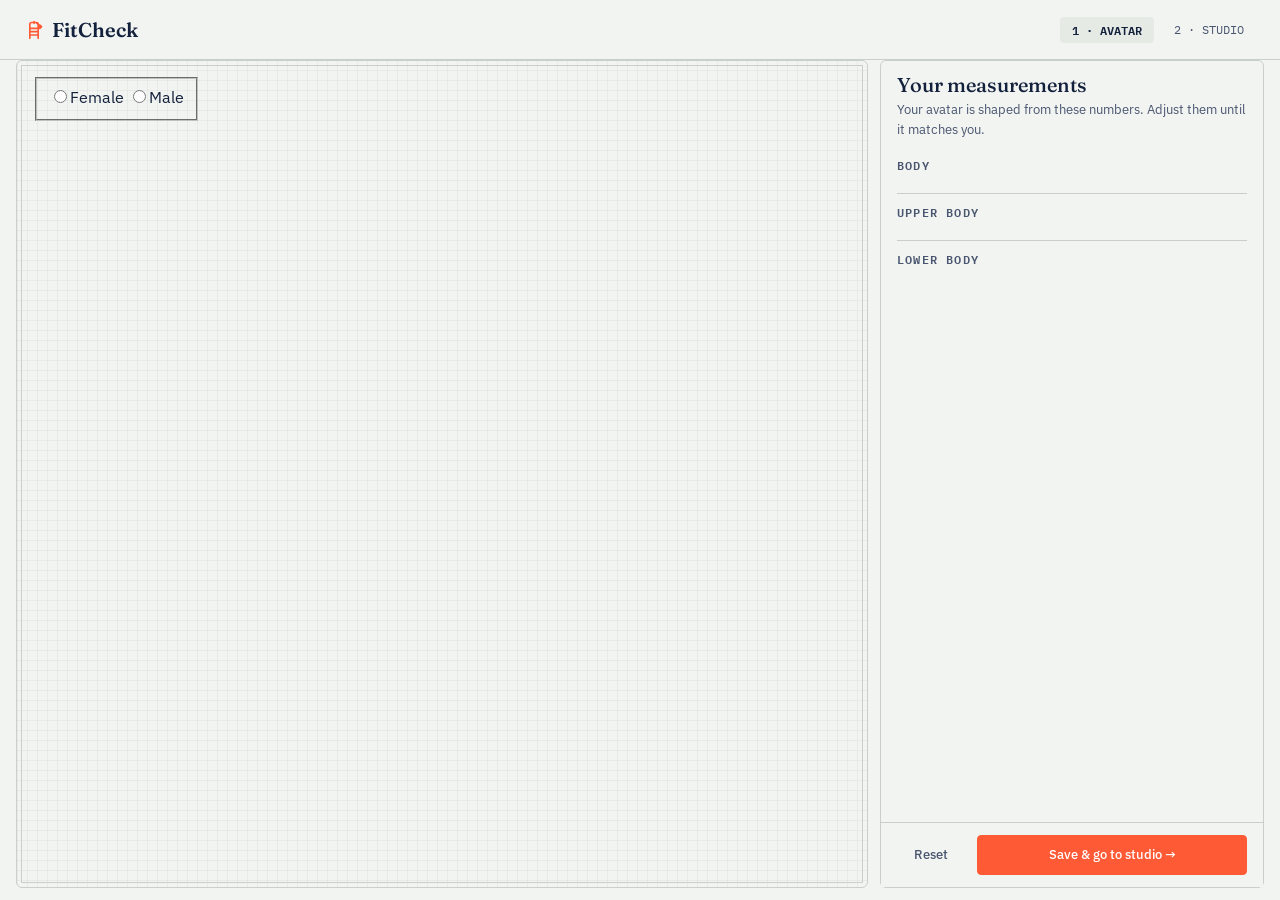
==== index.html @ 6c66aebe ".." ====
<!DOCTYPE html>
<html lang="en">
<head>
  <meta charset="UTF-8">
  <meta name="viewport" content="width=device-width, initial-scale=1.0, viewport-fit=cover">
  <title>FitCheck — Create your avatar</title>

  <!-- Google Fonts -->
  <link rel="preconnect" href="https://fonts.googleapis.com">
  <link rel="preconnect" href="https://fonts.gstatic.com" crossorigin>
  <link href="https://fonts.googleapis.com/css2?family=Fraunces:opsz,wght@9..144,500;600&family=IBM+Plex+Mono:wght@400;500;600&family=IBM+Plex+Sans:wght@400;500;600&display=swap" rel="stylesheet">

  <link rel="stylesheet" href="css/base.css">
  <link rel="stylesheet" href="css/pages.css">

  <!-- Import map: tells the browser where "three" (the 3D library, saved locally in lib/) lives -->
  <script type="importmap">
    { "imports": { "three": "./lib/three/three.module.js", "three/addons/": "./lib/three/addons/" } }
  </script>
</head>
<body>
  <div class="app-layout">
    <header class="topbar">
      <a class="logo" href="index.html">
        <svg viewBox="0 0 24 24" fill="none" stroke="currentColor" stroke-width="2" stroke-linecap="round" stroke-linejoin="round" aria-hidden="true">
          <path d="m21 8-2 2-1.5-1.5 2-2z"/><path d="M15.3 3.9a9 9 0 0 1 4.8 4.8"/><path d="M7 18h10"/><path d="M7 14h10"/><path d="M7 10h10"/><path d="M7 22V5a2 2 0 0 1 2-2h6a2 2 0 0 1 2 2v17"/><path d="M12 2v2"/>
        </svg>
        FitCheck
      </a>
      <nav class="steps" aria-label="Steps">
        <span class="is-active">1 · Avatar</span>
        <a href="studio.html">2 · Studio</a>
      </nav>
    </header>

    <!-- Studio stage with the live mannequin -->
    <section class="stage" aria-label="Mannequin preview">
      <div class="stage-toolbar">
        <!-- Gender choice: two radio buttons styled as a pill switch -->
        <fieldset class="segmented" id="gender-choice">
          <legend class="visually-hidden">Mannequin</legend>
          <label><input type="radio" name="gender" value="female" form="avatar-form">Female</label>
          <label><input type="radio" name="gender" value="male" form="avatar-form">Male</label>
        </fieldset>
      </div>
      <div class="stage-figure" id="preview-area" aria-live="polite"></div>
      <div class="stage-loading" id="stage-loading" hidden><span class="spinner"></span>Loading 3D avatar…</div>
      <p class="stage-caption" id="scale-caption"></p>
    </section>

    <!-- Measurements: bottom sheet on mobile, side panel on desktop -->
    <aside class="sheet">
      <div class="sheet-handle" aria-hidden="true"></div>
      <div class="sheet-header">
        <h1>Your measurements</h1>
        <p class="muted">Your avatar is shaped from these numbers. Adjust them until it matches you.</p>
      </div>

      <!-- novalidate = turn off the browser's own popups; our JS shows the errors -->
      <form id="avatar-form" class="sheet-form" novalidate>
        <div class="sheet-body">
          <!-- Fields are created by js/pages/avatar.js from MEASUREMENT_FIELDS -->
          <section class="field-group"><h2>Body</h2><div id="fields-body"></div></section>
          <section class="field-group"><h2>Upper body</h2><div id="fields-upper"></div></section>
          <section class="field-group"><h2>Lower body</h2><div id="fields-lower"></div></section>
        </div>

        <p class="form-error" id="form-error" role="alert" hidden></p>

        <div class="sticky-footer">
          <button type="button" class="btn btn-ghost" id="reset-btn">Reset</button>
          <button type="submit" class="btn btn-primary">Save &amp; go to studio →</button>
        </div>
      </form>
    </aside>
  </div>

  <!-- type="module" = ES module: allows import/export (like Python modules).
       Modules only work over http://, that's why we use Live Server. -->
  <script type="module" src="js/pages/avatar.js"></script>
</body>
</html>
---- css/base.css ----
/* =========================================================
   base.css — design tokens + reset + shared components.
   ========================================================= */

:root {
  /* Palette: Tailor's Atelier */
  --paper:       #F2F4F1; /* cool off-white */
  --paper-2:     #E6EAE5;
  --ink:         #14213D; /* deep navy-black */
  --ink-soft:    #4A5670;
  --line:        #C9D0CB; /* hairlines */
  --color-border: var(--line); /* for tests and backward compatibility */
  --chalk:       #FF5A36; /* tailor's-chalk coral (ONE accent) */

  /* Fit status colors (semantic) */
  --fit-too-tight: #D1344B;
  --fit-tight:     #E08A1E;
  --fit-good:      #2E8B57;
  --fit-loose:     #2F6FDE;
  --fit-too-loose: #6B4FC9;
  --color-error:   var(--fit-too-tight);

  /* Typography */
  --font-display: "Fraunces", "Instrument Serif", serif;
  --font-body:    "IBM Plex Sans", system-ui, sans-serif;
  --font-mono:    "IBM Plex Mono", monospace;

  --text-xs:  0.75rem;
  --text-sm:  0.8125rem;
  --text-md:  1rem;
  --text-lg:  1.25rem;
  --text-xl:  1.75rem;
  --text-2xl: 2.25rem;

  /* Borders & Radius */
  --radius-sm: 4px;
  --radius-md: 6px;
  --radius-pill: 999px;

  --duration: 180ms;
  --ease: cubic-bezier(0.4, 0, 0.2, 1);

  /* Spacing */
  --space-1: 4px;
  --space-2: 8px;
  --space-3: 12px;
  --space-4: 16px;
  --space-5: 24px;
  --space-6: 32px;

  /* Layout */
  --topbar-h: 60px;
  --panel-w:  400px;
}

/* Dark mode values */
@media (prefers-color-scheme: dark) {
  :root {
    --paper:       #0F172A;
    --paper-2:     #1E293B;
    --ink:         #F8FAFC;
    --ink-soft:    #94A3B8;
    --line:        #334155;
  }
}

/* Minimal reset */
*, *::before, *::after { box-sizing: border-box; }
html, body { margin: 0; padding: 0; height: 100%; }

body {
  font-family: var(--font-body);
  font-size: var(--text-md);
  line-height: 1.5;
  color: var(--ink);
  background: var(--paper);
  -webkit-font-smoothing: antialiased;
}

h1, h2, h3, .verdict {
  font-family: var(--font-display);
  font-weight: 500;
  line-height: 1.15;
  margin: 0;
}

p { margin: 0; }
img, svg { display: block; max-width: 100%; }
button, input, select { font: inherit; color: inherit; }
a { color: inherit; text-decoration: none; }

/* Focus rings in chalk color */
:focus-visible {
  outline: 2px solid var(--chalk);
  outline-offset: 2px;
}

/* Shared Components */
.topbar {
  height: var(--topbar-h);
  display: flex;
  align-items: center;
  justify-content: space-between;
  padding: 0 var(--space-4);
  border-bottom: 1px solid var(--line);
  background: var(--paper);
  position: sticky;
  top: 0;
  z-index: 100;
}

.logo {
  display: flex;
  align-items: center;
  gap: var(--space-2);
  font-family: var(--font-display);
  font-size: var(--text-lg);
  font-weight: 600;
  color: var(--ink);
}

.logo svg {
  width: 20px;
  height: 20px;
  color: var(--chalk);
}

.steps {
  display: flex;
  gap: var(--space-2);
  font-family: var(--font-mono);
  font-size: var(--text-xs);
  text-transform: uppercase;
  color: var(--ink-soft);
}

.steps span, .steps a {
  padding: var(--space-1) var(--space-3);
  border-radius: var(--radius-sm);
}

.steps .is-active {
  background: var(--paper-2);
  color: var(--ink);
  font-weight: 600;
}

.btn {
  display: inline-flex;
  align-items: center;
  justify-content: center;
  gap: var(--space-2);
  height: 40px;
  padding: 0 var(--space-4);
  border-radius: var(--radius-sm);
  border: 1px solid var(--line);
  background: var(--paper);
  font-weight: 500;
  font-size: var(--text-sm);
  cursor: pointer;
  transition: all var(--duration) var(--ease);
}

.btn:hover { border-color: var(--ink-soft); background: var(--paper-2); }
.btn:active { transform: translateY(1px); }

.btn-primary {
  background: var(--chalk);
  border-color: var(--chalk);
  color: #ffffff;
}
.btn-primary:hover {
  background: #E84A28;
  border-color: #E84A28;
}

.btn-ghost {
  border-color: transparent;
  background: transparent;
  color: var(--ink-soft);
}
.btn-ghost:hover {
  color: var(--ink);
  background: var(--paper-2);
}

.mono-label {
  font-family: var(--font-mono);
  font-size: var(--text-xs);
  text-transform: uppercase;
  letter-spacing: 0.05em;
  color: var(--ink-soft);
}

.visually-hidden {
  position: absolute; width: 1px; height: 1px; padding: 0; margin: -1px;
  overflow: hidden; clip: rect(0 0 0 0); white-space: nowrap; border: 0;
}

@media (prefers-reduced-motion: reduce) {
  *, ::before, ::after {
    animation-duration: 0.01ms !important;
    animation-iteration-count: 1 !important;
    transition-duration: 0.01ms !important;
    scroll-behavior: auto !important;
  }
}
---- css/pages.css ----
/* =========================================================
   pages.css — Tailor's Atelier design layout for avatar & studio.
   ========================================================= */

/* --- Studio Stage with Millimeter Grid & Ruler Ticks --- */
.stage {
  position: relative;
  overflow: hidden;
  display: grid;
  place-items: center;
  background:
    linear-gradient(90deg, rgba(201, 208, 203, 0.25) 1px, transparent 1px),
    linear-gradient(0deg, rgba(201, 208, 203, 0.25) 1px, transparent 1px),
    var(--paper);
  background-size: 10px 10px;
  border: 1px solid var(--line);
}

/* Ruler tick marks along stage edges */
.stage::after {
  content: "";
  position: absolute;
  inset: 0;
  pointer-events: none;
  border: 4px solid transparent;
  box-shadow: inset 0 0 0 1px var(--line);
}

.stage-figure {
  position: absolute;
  inset: 0;
  padding: 64px var(--space-4) 40px;
}
.stage-figure .mannequin { width: 100%; height: 100%; }

.stage-toolbar {
  position: absolute;
  top: var(--space-4);
  left: var(--space-4);
  right: var(--space-4);
  display: flex;
  justify-content: space-between;
  align-items: center;
  z-index: 10;
}

.stage-caption {
  position: absolute;
  bottom: var(--space-3);
  left: 0;
  right: 0;
  text-align: center;
  font-family: var(--font-mono);
  font-size: var(--text-xs);
  color: var(--ink-soft);
}

/* --- Avatar Page Layout (index.html) --- */
.app-layout {
  height: 100dvh;
  display: grid;
  grid-template-rows: auto 52dvh 1fr;
}
.app-layout .topbar { grid-row: 1; }
.app-layout .stage { grid-row: 2; margin: var(--space-3); border-radius: var(--radius-md); }
.app-layout .stage-figure { bottom: var(--space-4); }

.sheet {
  grid-row: 3;
  position: relative;
  z-index: 2;
  margin-top: calc(-1 * var(--space-4));
  display: flex;
  flex-direction: column;
  min-height: 0;
  background: var(--paper);
  border: 1px solid var(--line);
  border-top-left-radius: var(--radius-md);
  border-top-right-radius: var(--radius-md);
}

.sheet-handle {
  width: 36px;
  height: 3px;
  margin: var(--space-2) auto 0;
  border-radius: var(--radius-pill);
  background: var(--line);
}

.sheet-header { padding: var(--space-3) var(--space-4) var(--space-2); }
.sheet-header h1 { font-size: var(--text-lg); }
.sheet-header p { margin-top: var(--space-1); font-size: var(--text-sm); color: var(--ink-soft); }

.sheet-body {
  flex: 1;
  overflow-y: auto;
  padding: 0 var(--space-4) var(--space-5);
}

/* Sticky footer with Reset + Save */
.sticky-footer {
  position: sticky;
  bottom: 0;
  padding: var(--space-3) var(--space-4);
  background: var(--paper);
  border-top: 1px solid var(--line);
  display: flex;
  gap: var(--space-3);
  z-index: 20;
}
.sticky-footer .btn-primary { flex: 1; }

/* Field Groups */
.field-group {
  padding: var(--space-3) 0;
  border-bottom: 1px solid var(--line);
}
.field-group:last-of-type { border-bottom: 0; }
.field-group h2 {
  font-family: var(--font-mono);
  font-size: var(--text-xs);
  font-weight: 600;
  letter-spacing: 0.1em;
  text-transform: uppercase;
  color: var(--ink-soft);
  margin-bottom: var(--space-2);
}

.field { padding: var(--space-2) 0; }
.field-head { display: flex; align-items: center; gap: var(--space-2); }
.field-label { font-size: var(--text-sm); font-weight: 500; }
.hint-btn {
  width: 22px;
  height: 22px;
  border-radius: var(--radius-sm);
  border: 1px solid var(--line);
  background: var(--paper-2);
  font-family: var(--font-mono);
  font-size: 11px;
  font-weight: 600;
  color: var(--ink-soft);
  cursor: pointer;
}
.hint-btn[aria-expanded="true"] { background: var(--ink); border-color: var(--ink); color: var(--paper); }

.value-box {
  margin-left: auto;
  display: flex;
  align-items: center;
  gap: 4px;
  padding: 0 8px;
  height: 36px;
  border-radius: var(--radius-sm);
  background: var(--paper-2);
  border: 1px solid var(--line);
}
.value-box:focus-within { border-color: var(--chalk); background: var(--paper); }
.value-box input {
  width: 50px;
  border: 0;
  background: transparent;
  text-align: right;
  font-family: var(--font-mono);
  font-weight: 600;
  outline: none;
}
.value-box span { font-family: var(--font-mono); font-size: var(--text-xs); color: var(--ink-soft); }
.value-box:has(input.invalid) { border-color: var(--color-error); background: #FEE2E2; }

/* Slider with ruler ticks appearance */
.slider-wrap {
  position: relative;
  width: 100%;
  padding-top: var(--space-1);
}

.slider {
  --fill: 50%;
  width: 100%;
  height: 24px;
  background: transparent;
  appearance: none;
  cursor: pointer;
  position: relative;
  z-index: 2;
}

/* Ruler ticks as background of the track */
.slider::-webkit-slider-runnable-track {
  height: 6px;
  border-radius: 3px;
  background:
    linear-gradient(to right, var(--chalk) var(--fill), transparent var(--fill)),
    linear-gradient(to right, var(--line) 1px, transparent 1px) 0 50% / 1cm 4px no-repeat,
    linear-gradient(to right, var(--line) 1px, transparent 1px) 0 50% / 10cm 8px no-repeat,
    var(--paper-2);
}

.slider-avg {
  position: absolute;
  top: 12px; /* centered on 24px slider */
  width: 2px;
  height: 10px;
  background: var(--ink-soft);
  transform: translateX(-50%);
  z-index: 1;
  cursor: pointer;
  transition: transform var(--duration);
}
.slider-avg:hover {
  height: 14px;
  top: 10px;
  background: var(--chalk);
}

.slider::-webkit-slider-thumb {
  -webkit-appearance: none;
  width: 12px;
  height: 18px;
  margin-top: -6px;
  border-radius: 2px;
  background: var(--ink);
  border: 1px solid var(--line);
  box-shadow: 0 1px 3px rgba(0,0,0,0.2);
}
.field-error { margin-top: var(--space-1); font-size: var(--text-xs); color: var(--color-error); }
.field-error:empty { display: none; }

/* How to measure hint */
.hint {
  display: flex;
  gap: var(--space-3);
  align-items: flex-start;
  margin-top: var(--space-2);
  padding: var(--space-3);
  border-radius: var(--radius-sm);
  background: var(--paper-2);
  font-size: var(--text-sm);
  color: var(--ink-soft);
  border: 1px solid var(--line);
}
.hint[hidden] { display: none; }
.hint-icon { flex: none; width: 40px; height: 40px; }
.hint-figure { fill: none; stroke: var(--ink-soft); stroke-width: 1.2; }
.hint-measure { fill: none; stroke: var(--chalk); stroke-width: 1.6; }

.form-error {
  margin: 0 var(--space-4) var(--space-2);
  padding: var(--space-2) var(--space-3);
  border-radius: var(--radius-sm);
  background: #FEE2E2;
  color: var(--color-error);
  font-size: var(--text-sm);
}
.form-error[hidden] { display: none; }

/* --- Studio Layout & Components --- */
.viewer-canvas { width: 100%; height: 100%; display: block; touch-action: none; cursor: grab; }
.viewer-canvas:active { cursor: grabbing; }

.stage-loading {
  position: absolute;
  inset: 0;
  display: grid;
  place-content: center;
  justify-items: center;
  gap: var(--space-3);
  font-size: var(--text-sm);
  color: var(--ink-soft);
  background: rgba(242, 244, 241, 0.85);
  z-index: 20;
}
.stage-loading[hidden] { display: none; }

.spinner {
  width: 24px;
  height: 24px;
  border-radius: 50%;
  border: 2px solid var(--line);
  border-top-color: var(--chalk);
  animation: spin 0.8s linear infinite;
}
@keyframes spin { to { transform: rotate(360deg); } }

.toolbar-group { display: flex; gap: var(--space-2); align-items: center; }
.pill-toggle {
  height: 36px;
  padding: 0 var(--space-3);
  border: 1px solid var(--line);
  border-radius: var(--radius-sm);
  background: var(--paper);
  font-size: var(--text-xs);
  font-weight: 500;
  cursor: pointer;
}
.pill-toggle[aria-pressed="true"] { background: var(--ink); color: var(--paper); border-color: var(--ink); }

/* Fit-legend compact strip */
.fit-legend {
  position: absolute;
  left: var(--space-4);
  bottom: calc(var(--space-4) + 6px);
  z-index: 10;
  display: flex;
  gap: var(--space-3);
  padding: var(--space-2) var(--space-3);
  border-radius: var(--radius-sm);
  background: var(--paper);
  border: 1px solid var(--line);
  font-family: var(--font-mono);
  font-size: var(--text-xs);
}
.fit-legend[hidden] { display: none; }
.fit-legend span { display: flex; align-items: center; gap: 5px; }
.dot { width: 8px; height: 8px; border-radius: 50%; display: inline-block; }
.dot.tight { background: var(--fit-too-tight); }
.dot.good { background: var(--fit-good); }
.dot.low { background: var(--fit-tight); }
.dot.loose { background: var(--fit-loose); }

/* Tabs & Panels */
.tabs {
  display: flex;
  gap: var(--space-4);
  padding: 0 var(--space-4);
  border-bottom: 1px solid var(--line);
  background: var(--paper);
}
.tab {
  padding: var(--space-3) 0;
  border: 0;
  border-bottom: 2px solid transparent;
  background: none;
  font-family: var(--font-mono);
  font-size: var(--text-xs);
  text-transform: uppercase;
  font-weight: 600;
  color: var(--ink-soft);
  cursor: pointer;
}
.tab[aria-selected="true"] { color: var(--ink); border-bottom-color: var(--chalk); }
.tab small { font-size: 9px; margin-left: 4px; opacity: 0.7; }

.panel-section { padding: var(--space-4); border-bottom: 1px solid var(--line); }
.panel-section:last-child { border-bottom: 0; }
.panel-title { font-family: var(--font-display); font-size: var(--text-lg); }
.panel-note { margin-top: var(--space-1); font-size: var(--text-sm); color: var(--ink-soft); }

/* Catalog Drawer */
.catalog-drawer {
  position: fixed;
  inset: 0;
  background: rgba(20, 33, 61, 0.4);
  z-index: 200;
  display: grid;
  place-content: end center;
  transition: opacity var(--duration) var(--ease);
}
.catalog-drawer[hidden] { display: none; }
.drawer-content {
  width: 100vw;
  max-height: 80vh;
  background: var(--paper);
  border-top: 1px solid var(--line);
  border-top-left-radius: var(--radius-md);
  border-top-right-radius: var(--radius-md);
  padding: var(--space-4);
  display: flex;
  flex-direction: column;
  gap: var(--space-3);
  overflow-y: auto;
}
.catalog-grid {
  display: grid;
  grid-template-columns: repeat(auto-fill, minmax(140px, 1fr));
  gap: var(--space-3);
}
.card-garment {
  position: relative;
  display: grid;
  gap: var(--space-2);
  padding: var(--space-2);
  border: 1px solid var(--line);
  border-radius: var(--radius-sm);
  background: var(--paper);
  text-align: left;
  cursor: pointer;
  transition: border-color var(--duration);
}
.card-garment:hover { border-color: var(--chalk); }
.card-garment[aria-pressed="true"] { border-color: var(--chalk); box-shadow: 0 0 0 1px var(--chalk); }
.card-thumb {
  aspect-ratio: 1;
  border-radius: var(--radius-sm);
  background: var(--paper-2);
  display: grid;
  place-items: center;
  overflow: hidden;
}
.card-thumb img { width: 85%; height: 85%; object-fit: contain; }
.card-name { font-size: var(--text-sm); font-weight: 500; }
.card-meta { font-family: var(--font-mono); font-size: var(--text-xs); color: var(--ink-soft); }
.size-badge {
  position: absolute;
  top: 8px;
  right: 8px;
  padding: 1px 6px;
  border-radius: var(--radius-sm);
  background: var(--chalk);
  color: #fff;
  font-family: var(--font-mono);
  font-size: 10px;
  font-weight: 600;
}

/* Size Pills with Dots */
.size-row { display: flex; gap: var(--space-2); flex-wrap: wrap; margin-top: var(--space-3); }
.size-pill {
  position: relative;
  flex: 1;
  min-width: 60px;
  height: 52px;
  padding: var(--space-2);
  border: 1px solid var(--line);
  border-radius: var(--radius-sm);
  background: var(--paper);
  display: flex;
  flex-direction: column;
  align-items: center;
  justify-content: space-between;
  cursor: pointer;
}
.size-pill strong { font-family: var(--font-mono); font-size: var(--text-md); }
.size-pill[aria-pressed="true"] { border-color: var(--chalk); background: var(--paper-2); }
.size-pill.is-best::after {
  content: "Best";
  position: absolute;
  top: -8px;
  right: -4px;
  padding: 1px 5px;
  border-radius: var(--radius-sm);
  background: var(--chalk);
  color: #fff;
  font-family: var(--font-mono);
  font-size: 9px;
}
.size-dots { display: flex; gap: 3px; }
.size-dot { width: 5px; height: 5px; border-radius: 50%; background: var(--line); }
.size-dot.good { background: var(--fit-good); }
.size-dot.tight { background: var(--fit-tight); }
.size-dot.tooTight { background: var(--fit-too-tight); }
.size-dot.loose { background: var(--fit-loose); }
.size-dot.tooLoose { background: var(--fit-too-loose); }

.label-row { display: flex; justify-content: space-between; align-items: baseline; margin-top: var(--space-3); }
.section-label { font-family: var(--font-mono); font-size: var(--text-xs); text-transform: uppercase; color: var(--ink-soft); }

.segmented.compact { display: flex; width: 100%; margin-top: var(--space-2); border: 1px solid var(--line); border-radius: var(--radius-sm); overflow: hidden; background: var(--paper-2); }
.segmented.compact label { flex: 1; text-align: center; padding: 6px 4px; font-size: var(--text-xs); font-weight: 500; cursor: pointer; }
.segmented.compact label:has(input:checked) { background: var(--ink); color: var(--paper); }
.segmented.compact input { display: none; }

/* Verdict & Results Table */
.verdict-card {
  padding: var(--space-4);
  border: 1px solid var(--line);
  border-radius: var(--radius-sm);
  background: var(--paper-2);
  display: grid;
  gap: var(--space-2);
}
.verdict { font-family: var(--font-display); font-size: var(--text-xl); font-weight: 500; }
.verdict-reason { font-size: var(--text-sm); color: var(--ink-soft); }
.hint-note {
  padding: var(--space-2) var(--space-3);
  border-radius: var(--radius-sm);
  background: #FEF3C7;
  color: #92400E;
  font-size: var(--text-sm);
  border: 1px solid #F59E0B;
}

.fit-table-wrap { margin-top: var(--space-3); }
.fit-table-header { display: flex; justify-content: space-between; align-items: center; cursor: pointer; font-family: var(--font-mono); font-size: var(--text-xs); color: var(--ink-soft); }
.fit-table { width: 100%; margin-top: var(--space-2); border-collapse: collapse; font-size: var(--text-sm); }
.fit-table th { text-align: left; font-family: var(--font-mono); font-size: var(--text-xs); font-weight: 500; color: var(--ink-soft); padding: 0 0 4px; }
.fit-table td { padding: 6px 0; border-top: 1px solid var(--line); vertical-align: middle; }
.fit-table td:nth-child(2) { font-family: var(--font-mono); font-variant-numeric: tabular-nums; }
.chip {
  display: inline-flex;
  align-items: center;
  gap: 4px;
  padding: 2px 6px;
  border-radius: var(--radius-sm);
  font-family: var(--font-mono);
  font-size: 11px;
  font-weight: 500;
  background: var(--paper-2);
}
.chip.good { background: #D1FAE5; color: #065F46; }
.chip.tight { background: #FEF3C7; color: #92400E; }
.chip.tooTight { background: #FEE2E2; color: #991B1B; }
.chip.loose, .chip.tooLoose { background: #E0E7FF; color: #3730A3; }

/* Ease gauge */
.ease-gauge {
  width: 60px;
  height: 6px;
  background: var(--paper-2);
  border-radius: 3px;
  position: relative;
  overflow: hidden;
  display: inline-block;
  vertical-align: middle;
  margin-left: var(--space-2);
}
.ease-gauge-bar {
  position: absolute;
  top: 0; bottom: 0;
  background: var(--chalk);
  border-radius: 3px;
}

/* Desktop layout */
@media (min-width: 900px) {
  .app-layout {
    grid-template-columns: 1fr var(--panel-w);
    grid-template-rows: auto 1fr;
  }
  .app-layout .topbar { grid-column: 1 / -1; padding: 0 var(--space-5); }
  .app-layout .stage { grid-row: 2; grid-column: 1; margin: 0 var(--space-3) var(--space-3) var(--space-4); border-radius: var(--radius-md); }
  .sheet {
    grid-row: 2;
    grid-column: 2;
    margin: 0 var(--space-4) var(--space-3) 0;
    border-radius: var(--radius-md);
    border: 1px solid var(--line);
  }
  .sheet-handle { display: none; }
  .catalog-drawer .drawer-content {
    width: 480px;
    max-height: 100vh;
    height: 100%;
    margin-left: auto;
    border-top: 0;
    border-left: 1px solid var(--line);
    border-top-left-radius: var(--radius-md);
  }
}

.sheet-form { flex: 1; display: flex; flex-direction: column; min-height: 0; }
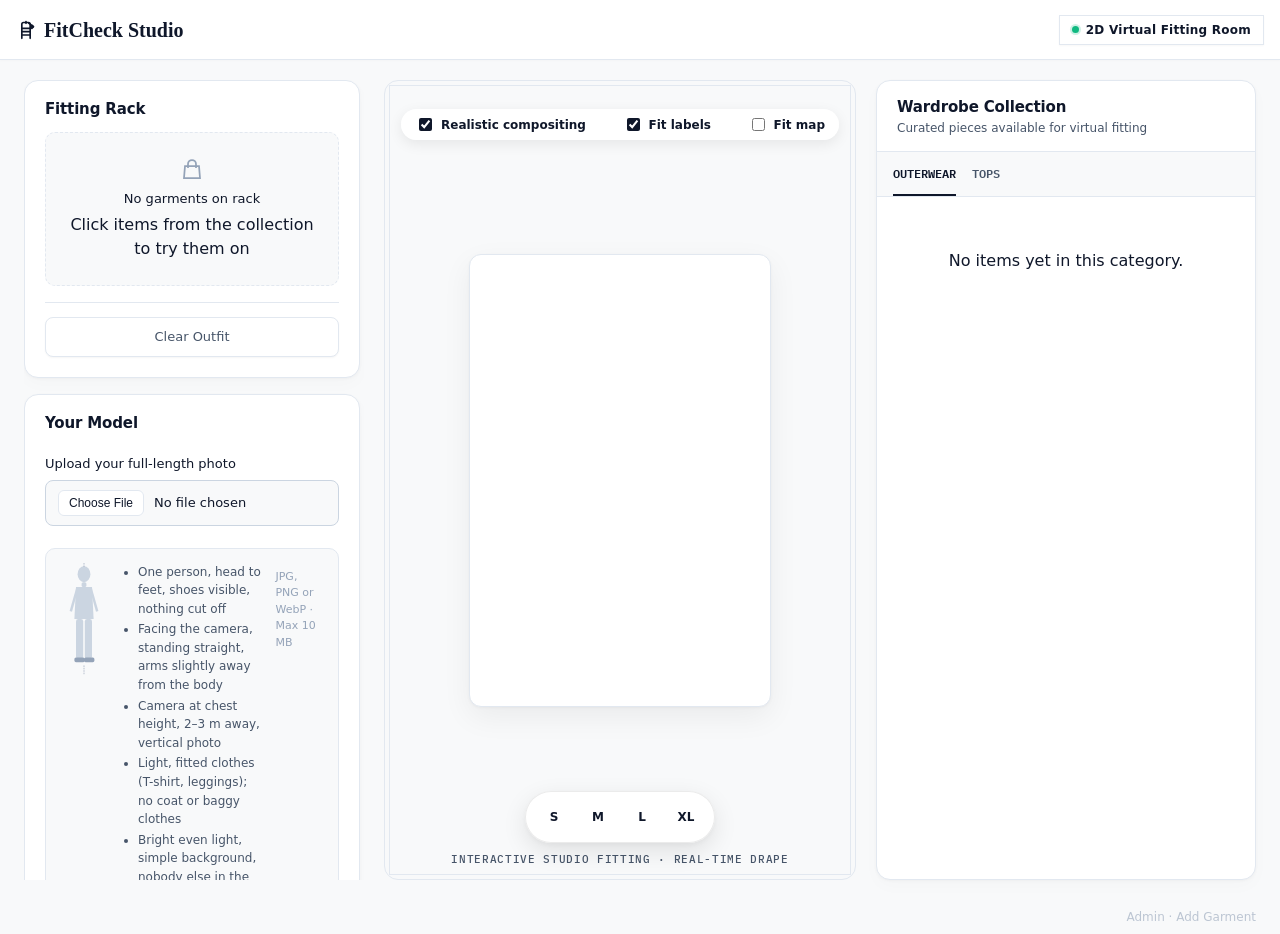
==== commit 1f1d8957: "updated" ====
--- a/index.html
+++ b/index.html
@@ -2,81 +2,12 @@
 <html lang="en">
 <head>
   <meta charset="UTF-8">
-  <meta name="viewport" content="width=device-width, initial-scale=1.0, viewport-fit=cover">
-  <title>FitCheck — Create your avatar</title>
-
-  <!-- Google Fonts -->
-  <link rel="preconnect" href="https://fonts.googleapis.com">
-  <link rel="preconnect" href="https://fonts.gstatic.com" crossorigin>
-  <link href="https://fonts.googleapis.com/css2?family=Fraunces:opsz,wght@9..144,500;600&family=IBM+Plex+Mono:wght@400;500;600&family=IBM+Plex+Sans:wght@400;500;600&display=swap" rel="stylesheet">
-
-  <link rel="stylesheet" href="css/base.css">
-  <link rel="stylesheet" href="css/pages.css">
-
-  <!-- Import map: tells the browser where "three" (the 3D library, saved locally in lib/) lives -->
-  <script type="importmap">
-    { "imports": { "three": "./lib/three/three.module.js", "three/addons/": "./lib/three/addons/" } }
-  </script>
+  <meta name="viewport" content="width=device-width, initial-scale=1.0">
+  <meta http-equiv="refresh" content="0; url=dressing.html">
+  <title>Virtual Try-On</title>
+  <script>window.location.replace('dressing.html');</script>
 </head>
 <body>
-  <div class="app-layout">
-    <header class="topbar">
-      <a class="logo" href="index.html">
-        <svg viewBox="0 0 24 24" fill="none" stroke="currentColor" stroke-width="2" stroke-linecap="round" stroke-linejoin="round" aria-hidden="true">
-          <path d="m21 8-2 2-1.5-1.5 2-2z"/><path d="M15.3 3.9a9 9 0 0 1 4.8 4.8"/><path d="M7 18h10"/><path d="M7 14h10"/><path d="M7 10h10"/><path d="M7 22V5a2 2 0 0 1 2-2h6a2 2 0 0 1 2 2v17"/><path d="M12 2v2"/>
-        </svg>
-        FitCheck
-      </a>
-      <nav class="steps" aria-label="Steps">
-        <span class="is-active">1 · Avatar</span>
-        <a href="studio.html">2 · Studio</a>
-      </nav>
-    </header>
-
-    <!-- Studio stage with the live mannequin -->
-    <section class="stage" aria-label="Mannequin preview">
-      <div class="stage-toolbar">
-        <!-- Gender choice: two radio buttons styled as a pill switch -->
-        <fieldset class="segmented" id="gender-choice">
-          <legend class="visually-hidden">Mannequin</legend>
-          <label><input type="radio" name="gender" value="female" form="avatar-form">Female</label>
-          <label><input type="radio" name="gender" value="male" form="avatar-form">Male</label>
-        </fieldset>
-      </div>
-      <div class="stage-figure" id="preview-area" aria-live="polite"></div>
-      <div class="stage-loading" id="stage-loading" hidden><span class="spinner"></span>Loading 3D avatar…</div>
-      <p class="stage-caption" id="scale-caption"></p>
-    </section>
-
-    <!-- Measurements: bottom sheet on mobile, side panel on desktop -->
-    <aside class="sheet">
-      <div class="sheet-handle" aria-hidden="true"></div>
-      <div class="sheet-header">
-        <h1>Your measurements</h1>
-        <p class="muted">Your avatar is shaped from these numbers. Adjust them until it matches you.</p>
-      </div>
-
-      <!-- novalidate = turn off the browser's own popups; our JS shows the errors -->
-      <form id="avatar-form" class="sheet-form" novalidate>
-        <div class="sheet-body">
-          <!-- Fields are created by js/pages/avatar.js from MEASUREMENT_FIELDS -->
-          <section class="field-group"><h2>Body</h2><div id="fields-body"></div></section>
-          <section class="field-group"><h2>Upper body</h2><div id="fields-upper"></div></section>
-          <section class="field-group"><h2>Lower body</h2><div id="fields-lower"></div></section>
-        </div>
-
-        <p class="form-error" id="form-error" role="alert" hidden></p>
-
-        <div class="sticky-footer">
-          <button type="button" class="btn btn-ghost" id="reset-btn">Reset</button>
-          <button type="submit" class="btn btn-primary">Save &amp; go to studio →</button>
-        </div>
-      </form>
-    </aside>
-  </div>
-
-  <!-- type="module" = ES module: allows import/export (like Python modules).
-       Modules only work over http://, that's why we use Live Server. -->
-  <script type="module" src="js/pages/avatar.js"></script>
+  <p><a href="dressing.html">Open the Virtual Try-On dressing room</a></p>
 </body>
 </html>
